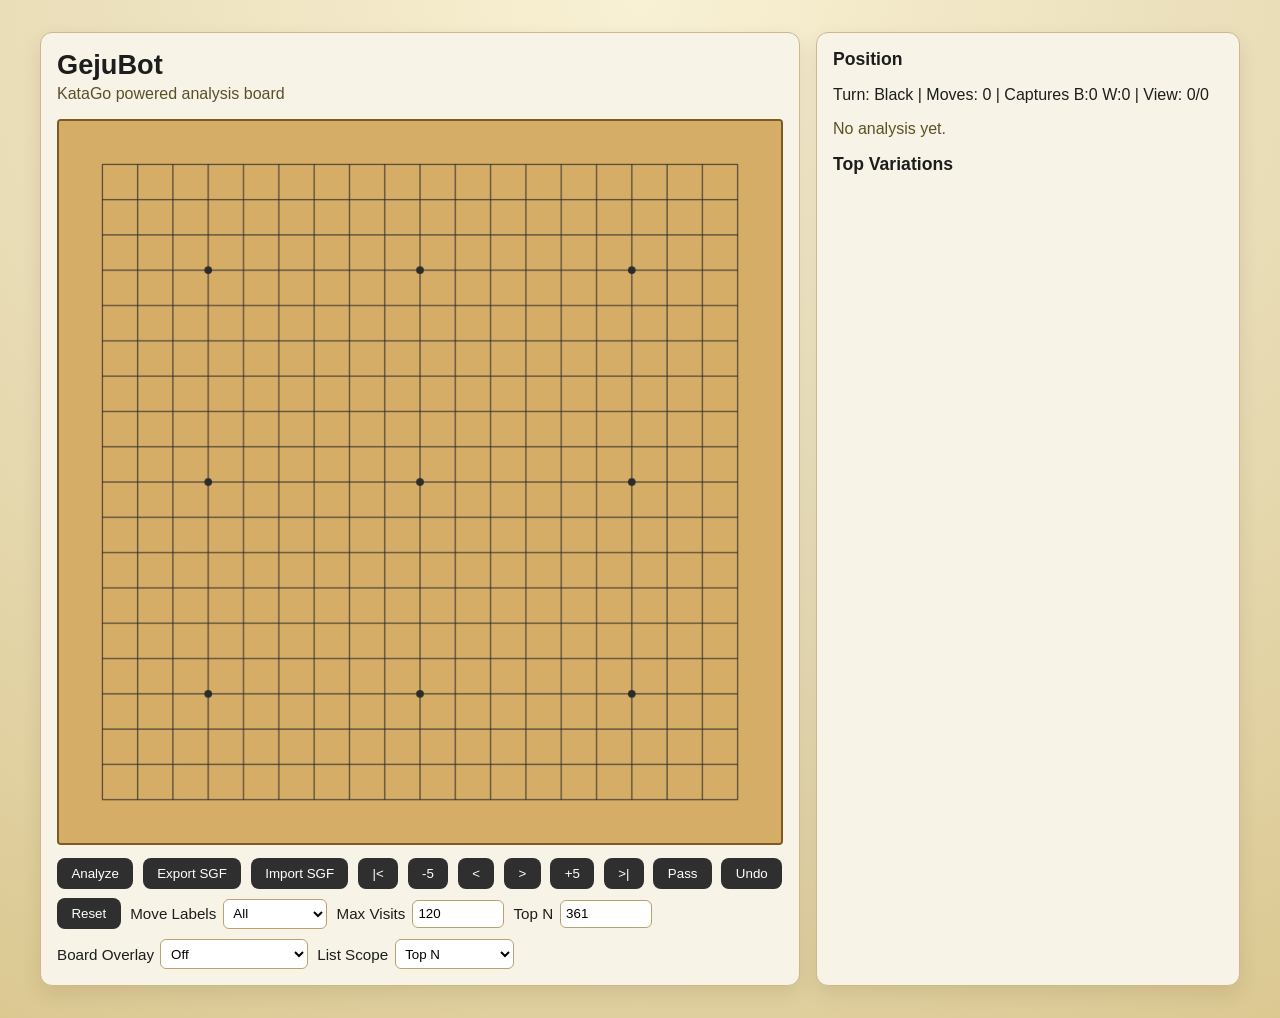
==== docs/index.html @ 89908ad4 "Add GitHub Pages static demo deployment" ====
<!doctype html>
<html lang="en">
  <head>
    <meta charset="UTF-8" />
    <meta name="viewport" content="width=device-width, initial-scale=1.0" />
    <title>GejuBot</title>
    <link rel="stylesheet" href="./style.css" />
  </head>
  <body>
    <main class="layout">
      <section class="board-panel">
        <h1>GejuBot</h1>
        <p class="subtitle">KataGo powered analysis board</p>
        <canvas id="board" width="760" height="760" aria-label="go board"></canvas>
        <div class="toolbar">
          <button id="analyzeBtn" type="button">Analyze</button>
          <button id="exportSgfBtn" type="button">Export SGF</button>
          <button id="importSgfBtn" type="button">Import SGF</button>
          <button id="toStartBtn" type="button">|&lt;</button>
          <button id="back5Btn" type="button">-5</button>
          <button id="prevBtn" type="button">&lt;</button>
          <button id="nextBtn" type="button">&gt;</button>
          <button id="forward5Btn" type="button">+5</button>
          <button id="toEndBtn" type="button">&gt;|</button>
          <button id="passBtn" type="button">Pass</button>
          <button id="undoBtn" type="button">Undo</button>
          <button id="resetBtn" type="button">Reset</button>
          <label class="visits">
            Move Labels
            <select id="moveLabelMode">
              <option value="all">All</option>
              <option value="last5">Last 5</option>
              <option value="current">Current</option>
              <option value="lastMarker">Last Marker</option>
            </select>
          </label>
          <label class="visits">
            Max Visits
            <input id="visitsInput" type="number" value="120" min="1" max="10000" />
          </label>
          <label class="visits">
            Top N
            <input id="topNInput" type="number" value="10" min="1" max="400" />
          </label>
          <label class="visits">
            Board Overlay
            <select id="boardOverlayMode">
              <option value="off">Off</option>
              <option value="allHeatmap">All Points Heatmap</option>
            </select>
          </label>
          <label class="visits">
            List Scope
            <select id="listScopeMode">
              <option value="topN">Top N</option>
              <option value="all">All Candidates</option>
            </select>
          </label>
          <input id="sgfInput" type="file" accept=".sgf" hidden />
        </div>
      </section>

      <aside class="info-panel">
        <h2>Position</h2>
        <p id="status">Turn: Black</p>
        <p id="summary">No analysis yet.</p>
        <section id="heatLegend" class="heat-legend" hidden>
          <h3>Heatmap Legend</h3>
          <p id="heatLegendHint">Relative winrate scale for current position</p>
          <div class="legend-bar" aria-hidden="true"></div>
          <div class="legend-scale">
            <span id="heatLegendMin">-</span>
            <span id="heatLegendMid">-</span>
            <span id="heatLegendMax">-</span>
          </div>
          <div class="legend-notes">
            <span>Lower</span>
            <span>Higher</span>
          </div>
        </section>

        <h2>Top Variations</h2>
        <ol id="movesList"></ol>
      </aside>
    </main>

    <script>
      // Optional: set this to an external API endpoint, e.g. "https://api.example.com".
      window.GEJUBOT_API_BASE = window.GEJUBOT_API_BASE || "";
    </script>
    <script src="./app.js" defer></script>
  </body>
</html>
---- docs/style.css ----
:root {
  --bg: #efe6c8;
  --board: #d6ad67;
  --line: #2b2b2b;
  --panel: #f7f3e6;
  --text: #1d1d1d;
  --accent: #0a5f38;
}

* {
  box-sizing: border-box;
}

body {
  margin: 0;
  font-family: "Segoe UI", Tahoma, Geneva, Verdana, sans-serif;
  color: var(--text);
  background: radial-gradient(circle at top, #f9f1d4, #e9ddb7 55%, #dbc891);
}

.layout {
  width: min(1200px, 96vw);
  margin: 2rem auto;
  display: grid;
  grid-template-columns: minmax(320px, 760px) minmax(260px, 1fr);
  gap: 1rem;
}

.board-panel,
.info-panel {
  background: var(--panel);
  border: 1px solid #ccb98a;
  border-radius: 12px;
  padding: 1rem;
  box-shadow: 0 8px 20px rgba(61, 39, 10, 0.1);
}

h1 {
  margin: 0;
  font-size: 1.7rem;
}

h2 {
  margin: 0 0 0.5rem 0;
  font-size: 1.1rem;
}

.subtitle {
  margin-top: 0.25rem;
  color: #5b4f2a;
}

#board {
  width: 100%;
  max-width: 760px;
  aspect-ratio: 1 / 1;
  background: var(--board);
  border-radius: 4px;
  border: 2px solid #7c5b25;
  display: block;
}

.toolbar {
  margin-top: 0.8rem;
  display: flex;
  flex-wrap: wrap;
  gap: 0.6rem;
  align-items: center;
}

button {
  border: 0;
  border-radius: 8px;
  background: #2f2f2f;
  color: #fff;
  padding: 0.5rem 0.9rem;
  cursor: pointer;
}

button:hover {
  filter: brightness(1.1);
}

.visits {
  display: inline-flex;
  align-items: center;
  gap: 0.4rem;
  font-size: 0.95rem;
}

input[type="number"] {
  width: 92px;
  padding: 0.35rem;
  border: 1px solid #b7a271;
  border-radius: 6px;
}

select {
  padding: 0.35rem;
  border: 1px solid #b7a271;
  border-radius: 6px;
  background: #fff;
}

#summary {
  color: #5f4f24;
}

.heat-legend {
  margin: 0.7rem 0 1rem 0;
  padding: 0.65rem 0.7rem 0.75rem 0.7rem;
  border-radius: 10px;
  border: 1px solid #d3bf8c;
  background: linear-gradient(180deg, #f4e9c8, #eee1bc);
}

.heat-legend h3 {
  margin: 0;
  font-size: 0.95rem;
}

#heatLegendHint {
  margin: 0.25rem 0 0.45rem 0;
  font-size: 0.82rem;
  color: #5a4d2a;
}

.legend-bar {
  height: 13px;
  border-radius: 999px;
  border: 1px solid rgba(43, 43, 43, 0.35);
  background: linear-gradient(
    90deg,
    rgb(122, 0, 24) 0%,
    rgb(231, 76, 60) 22%,
    rgb(244, 208, 63) 50%,
    rgb(127, 211, 78) 72%,
    rgb(14, 143, 122) 100%
  );
  box-shadow: inset 0 1px 2px rgba(0, 0, 0, 0.2);
}

.legend-scale,
.legend-notes {
  display: grid;
  grid-template-columns: repeat(3, minmax(0, 1fr));
  font-size: 0.78rem;
  margin-top: 0.3rem;
}

.legend-scale {
  font-weight: 600;
}

.legend-scale span:nth-child(2),
.legend-notes span:nth-child(2) {
  text-align: center;
}

.legend-scale span:nth-child(3),
.legend-notes span:nth-child(3) {
  text-align: right;
}

.legend-notes {
  color: #6a5a31;
}

#movesList {
  margin: 0;
  padding-left: 1.25rem;
  display: grid;
  gap: 0.5rem;
  max-height: 62vh;
  overflow-y: auto;
}

#movesList li {
  background: #efe4c2;
  border: 1px solid #d0bc86;
  border-radius: 8px;
  padding: 0.5rem;
}

.move-line {
  font-weight: 600;
}

.pv-line {
  margin-top: 0.2rem;
  font-size: 0.9rem;
  color: #4f4421;
  word-break: break-word;
}

@media (max-width: 900px) {
  .layout {
    grid-template-columns: 1fr;
  }
}
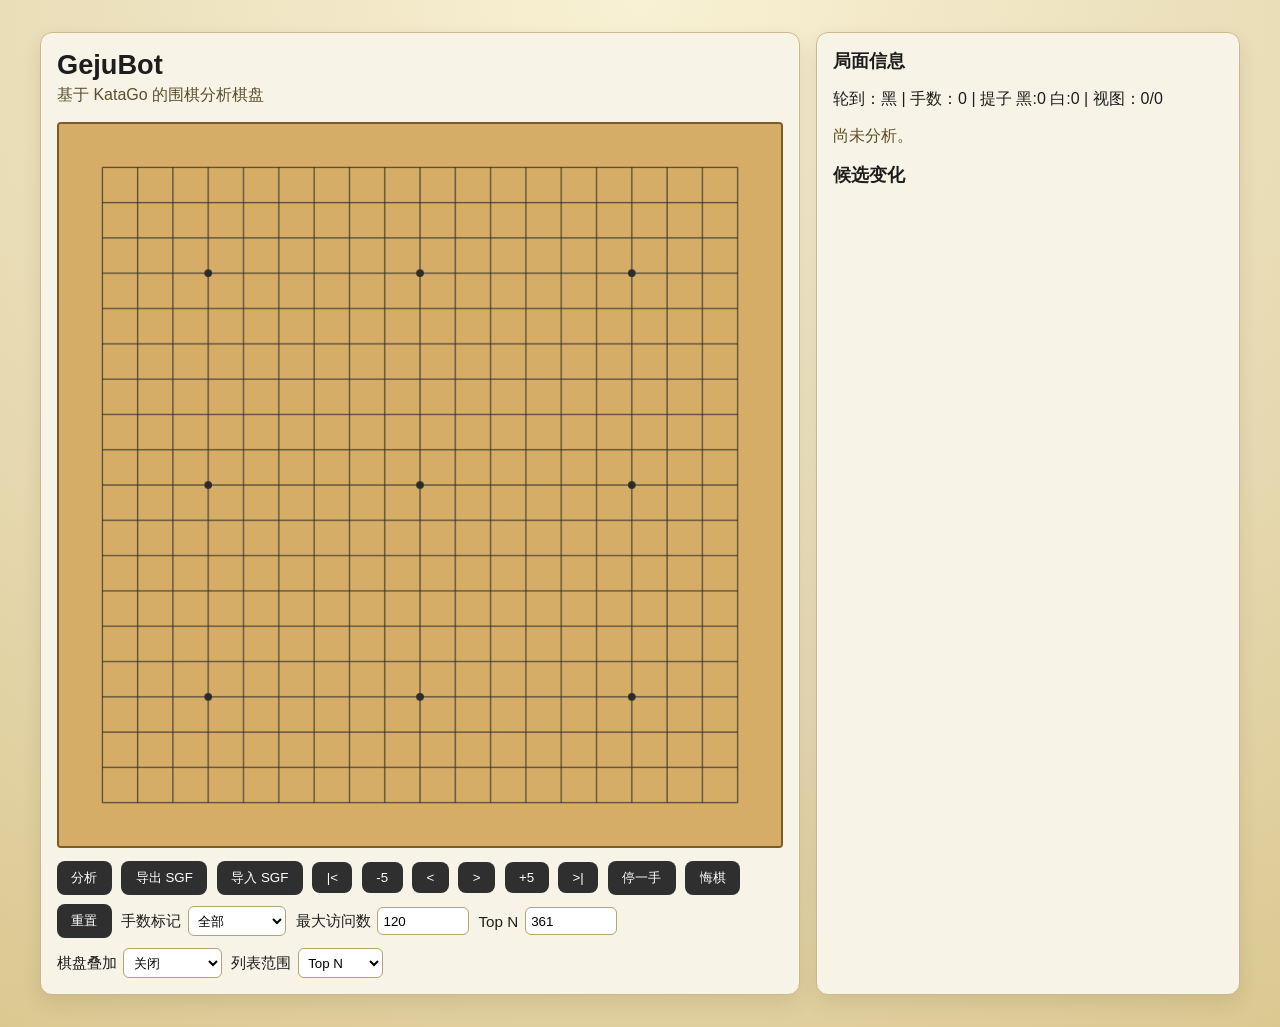
==== commit ced48585: "Localize UI text to Chinese" ====
--- a/docs/index.html
+++ b/docs/index.html
@@ -1,41 +1,41 @@
 <!doctype html>
-<html lang="en">
+<html lang="zh-CN">
   <head>
     <meta charset="UTF-8" />
     <meta name="viewport" content="width=device-width, initial-scale=1.0" />
-    <title>GejuBot</title>
+    <title>GejuBot 围棋分析</title>
     <link rel="stylesheet" href="./style.css" />
   </head>
   <body>
     <main class="layout">
       <section class="board-panel">
         <h1>GejuBot</h1>
-        <p class="subtitle">KataGo powered analysis board</p>
-        <canvas id="board" width="760" height="760" aria-label="go board"></canvas>
+        <p class="subtitle">基于 KataGo 的围棋分析棋盘</p>
+        <canvas id="board" width="760" height="760" aria-label="围棋棋盘"></canvas>
         <div class="toolbar">
-          <button id="analyzeBtn" type="button">Analyze</button>
-          <button id="exportSgfBtn" type="button">Export SGF</button>
-          <button id="importSgfBtn" type="button">Import SGF</button>
+          <button id="analyzeBtn" type="button">分析</button>
+          <button id="exportSgfBtn" type="button">导出 SGF</button>
+          <button id="importSgfBtn" type="button">导入 SGF</button>
           <button id="toStartBtn" type="button">|&lt;</button>
           <button id="back5Btn" type="button">-5</button>
           <button id="prevBtn" type="button">&lt;</button>
           <button id="nextBtn" type="button">&gt;</button>
           <button id="forward5Btn" type="button">+5</button>
           <button id="toEndBtn" type="button">&gt;|</button>
-          <button id="passBtn" type="button">Pass</button>
-          <button id="undoBtn" type="button">Undo</button>
-          <button id="resetBtn" type="button">Reset</button>
+          <button id="passBtn" type="button">停一手</button>
+          <button id="undoBtn" type="button">悔棋</button>
+          <button id="resetBtn" type="button">重置</button>
           <label class="visits">
-            Move Labels
+            手数标记
             <select id="moveLabelMode">
-              <option value="all">All</option>
-              <option value="last5">Last 5</option>
-              <option value="current">Current</option>
-              <option value="lastMarker">Last Marker</option>
+              <option value="all">全部</option>
+              <option value="last5">最近 5 手</option>
+              <option value="current">当前手</option>
+              <option value="lastMarker">仅最后标记</option>
             </select>
           </label>
           <label class="visits">
-            Max Visits
+            最大访问数
             <input id="visitsInput" type="number" value="120" min="1" max="10000" />
           </label>
           <label class="visits">
@@ -43,17 +43,17 @@
             <input id="topNInput" type="number" value="10" min="1" max="400" />
           </label>
           <label class="visits">
-            Board Overlay
+            棋盘叠加
             <select id="boardOverlayMode">
-              <option value="off">Off</option>
-              <option value="allHeatmap">All Points Heatmap</option>
+              <option value="off">关闭</option>
+              <option value="allHeatmap">全点热力图</option>
             </select>
           </label>
           <label class="visits">
-            List Scope
+            列表范围
             <select id="listScopeMode">
               <option value="topN">Top N</option>
-              <option value="all">All Candidates</option>
+              <option value="all">全部候选</option>
             </select>
           </label>
           <input id="sgfInput" type="file" accept=".sgf" hidden />
@@ -61,12 +61,12 @@
       </section>
 
       <aside class="info-panel">
-        <h2>Position</h2>
-        <p id="status">Turn: Black</p>
-        <p id="summary">No analysis yet.</p>
+        <h2>局面信息</h2>
+        <p id="status">轮到：黑</p>
+        <p id="summary">尚未分析。</p>
         <section id="heatLegend" class="heat-legend" hidden>
-          <h3>Heatmap Legend</h3>
-          <p id="heatLegendHint">Relative winrate scale for current position</p>
+          <h3>热力图图例</h3>
+          <p id="heatLegendHint">当前局面的相对胜率刻度</p>
           <div class="legend-bar" aria-hidden="true"></div>
           <div class="legend-scale">
             <span id="heatLegendMin">-</span>
@@ -74,12 +74,12 @@
             <span id="heatLegendMax">-</span>
           </div>
           <div class="legend-notes">
-            <span>Lower</span>
-            <span>Higher</span>
+            <span>较低</span>
+            <span>较高</span>
           </div>
         </section>
 
-        <h2>Top Variations</h2>
+        <h2>候选变化</h2>
         <ol id="movesList"></ol>
       </aside>
     </main>
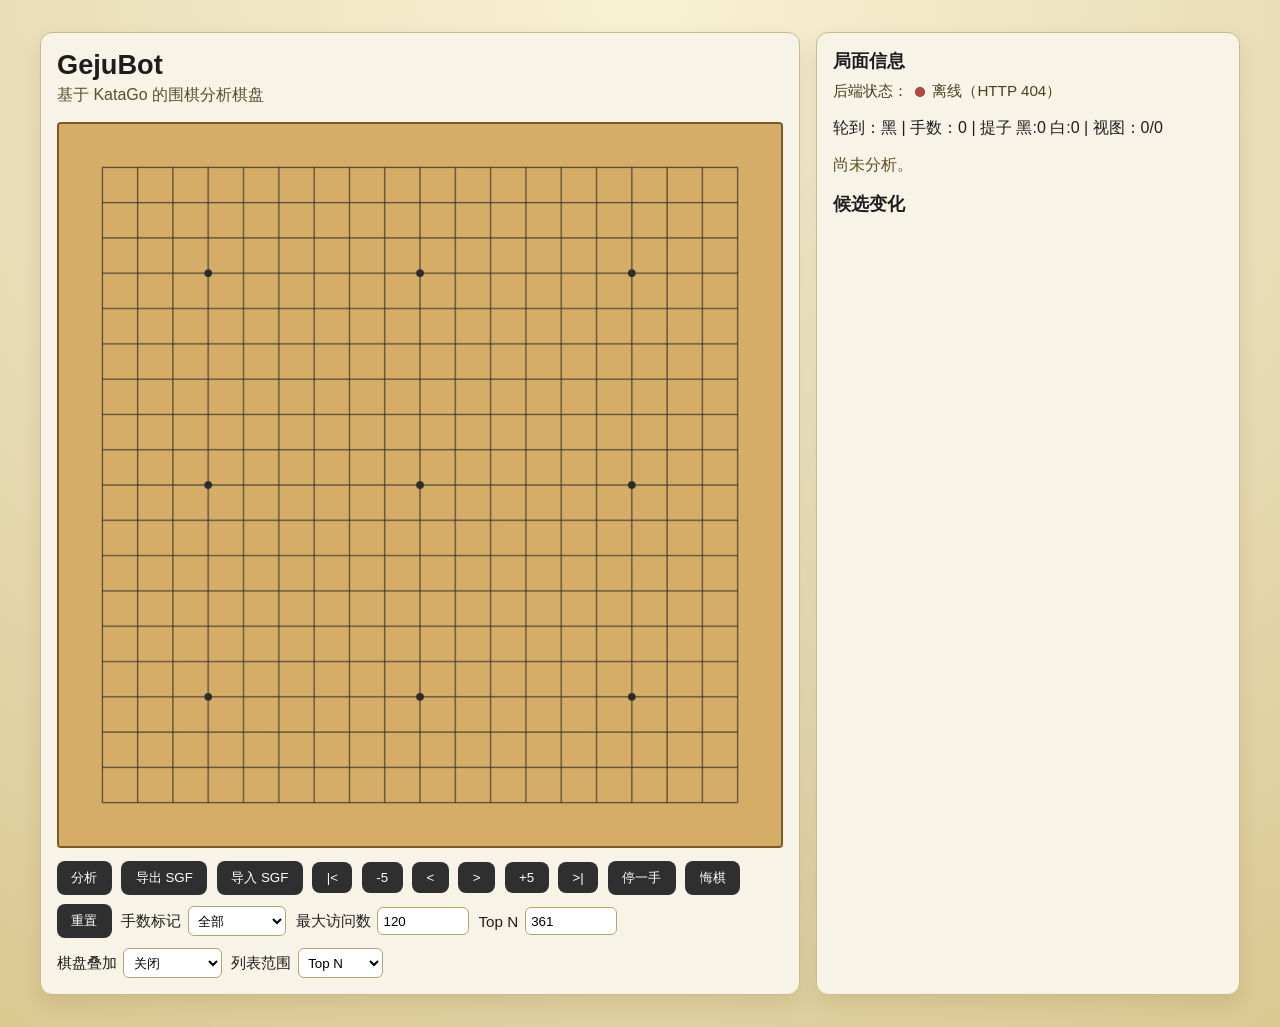
==== commit 6230cbf9: "Add backend health status indicator" ====
--- a/docs/index.html
+++ b/docs/index.html
@@ -62,6 +62,11 @@
 
       <aside class="info-panel">
         <h2>局面信息</h2>
+        <p class="backend-status">
+          后端状态：
+          <span id="backendStatusDot" class="status-dot status-checking" aria-hidden="true"></span>
+          <span id="backendStatusText">检查中...</span>
+        </p>
         <p id="status">轮到：黑</p>
         <p id="summary">尚未分析。</p>
         <section id="heatLegend" class="heat-legend" hidden>
--- a/docs/style.css
+++ b/docs/style.css
@@ -104,6 +104,35 @@
 
 #summary {
   color: #5f4f24;
+}
+
+.backend-status {
+  margin: 0.15rem 0 0.45rem 0;
+  display: flex;
+  align-items: center;
+  gap: 0.45rem;
+  color: #4b3f1f;
+  font-size: 0.95rem;
+}
+
+.status-dot {
+  width: 10px;
+  height: 10px;
+  border-radius: 999px;
+  display: inline-block;
+  box-shadow: 0 0 0 1px rgba(0, 0, 0, 0.15) inset;
+}
+
+.status-online {
+  background: #1b9c4b;
+}
+
+.status-offline {
+  background: #b84a3f;
+}
+
+.status-checking {
+  background: #c28d2c;
 }
 
 .heat-legend {
